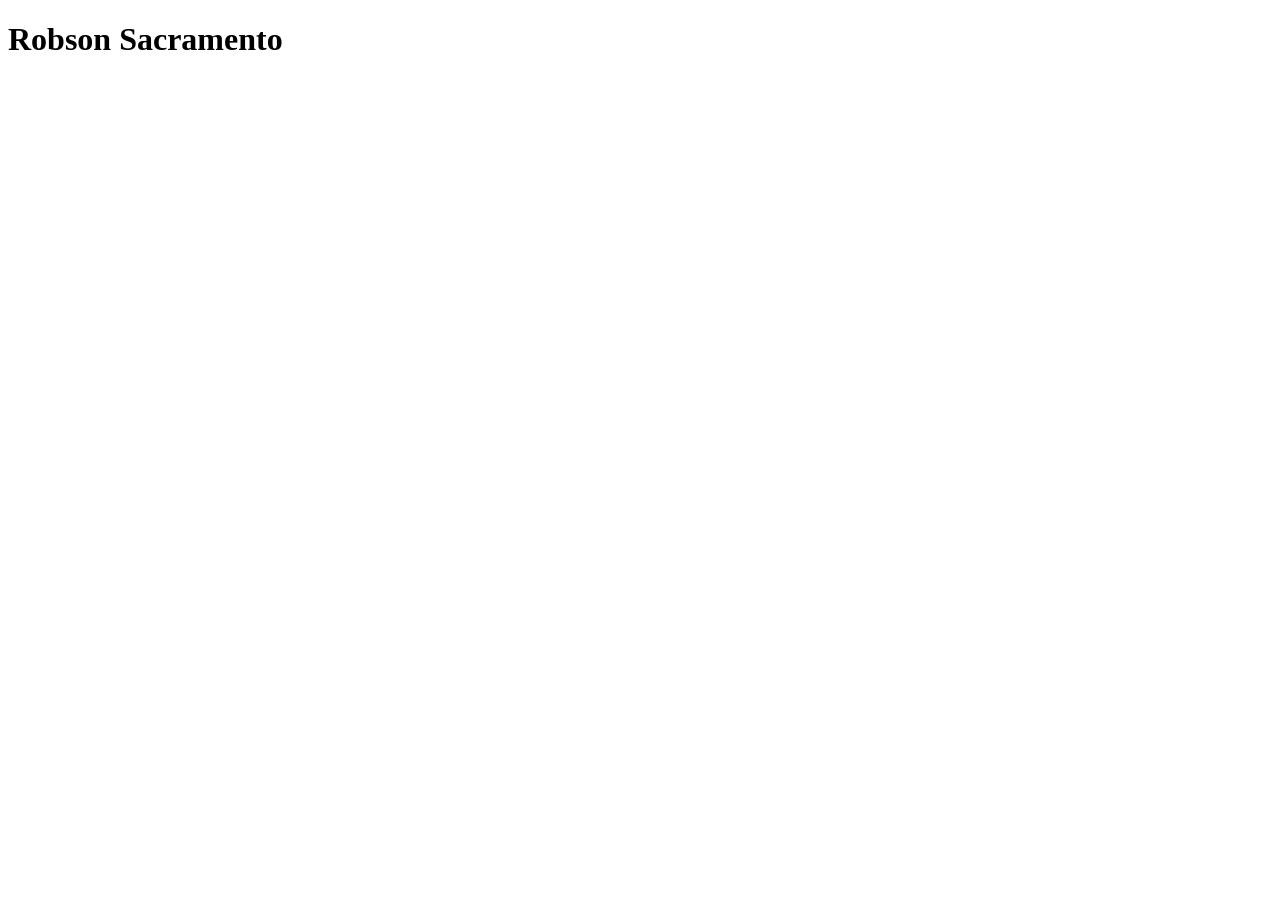
==== index.html @ 336baddd "início do projeto - index.html" ====
<!DOCTYPE html>
<html lang="en">
<head>
    <meta charset="UTF-8">
    <meta name="viewport" content="width=<h1>>, initial-scale=1.0">
    <title>Document</title>
</head>
<body>
    <h1>Robson Sacramento</h1>
</body>
</html>
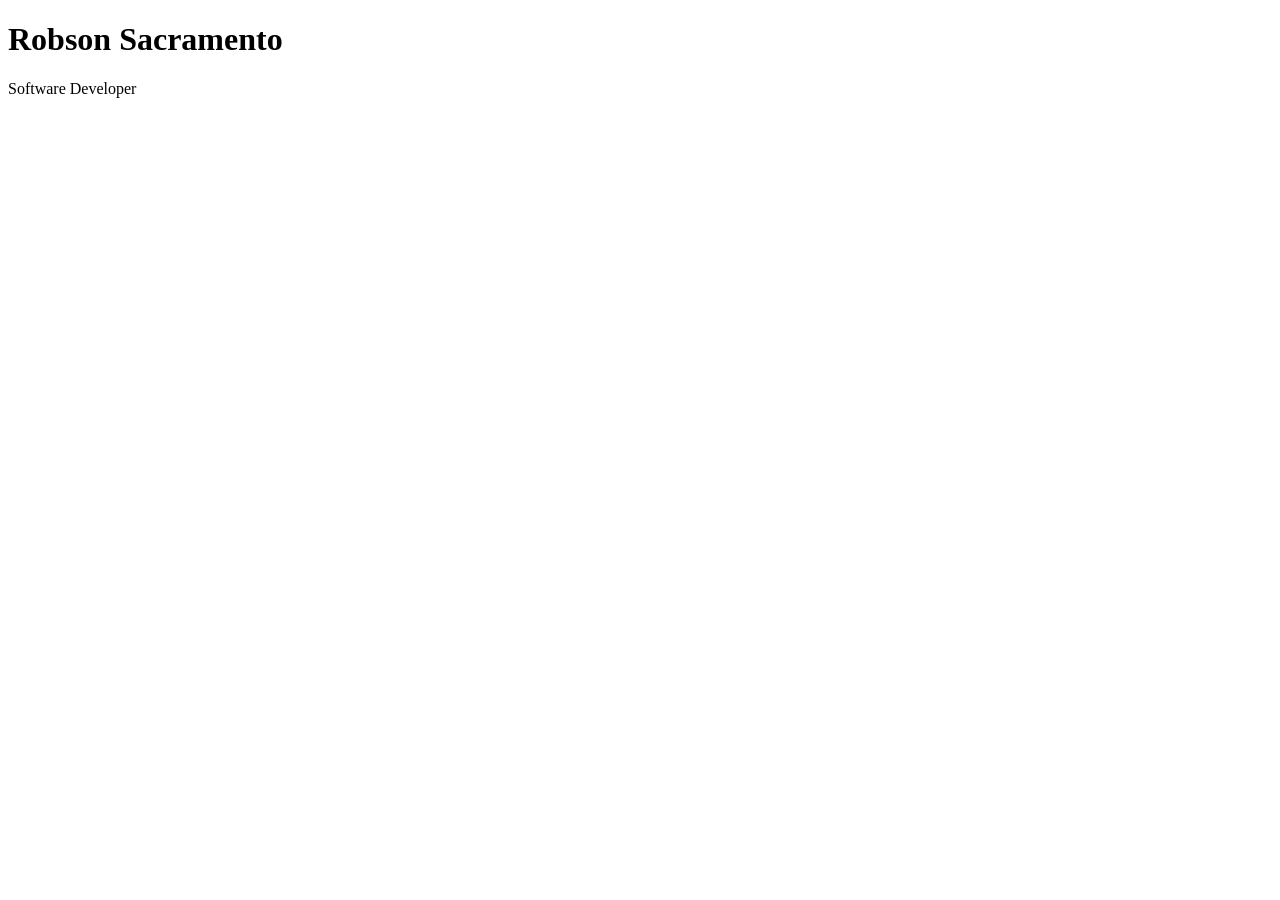
==== commit d1481944: "inserção de descrição" ====
--- a/index.html
+++ b/index.html
@@ -7,5 +7,7 @@
 </head>
 <body>
     <h1>Robson Sacramento</h1>
+
+    <p>Software Developer</p>
 </body>
 </html>
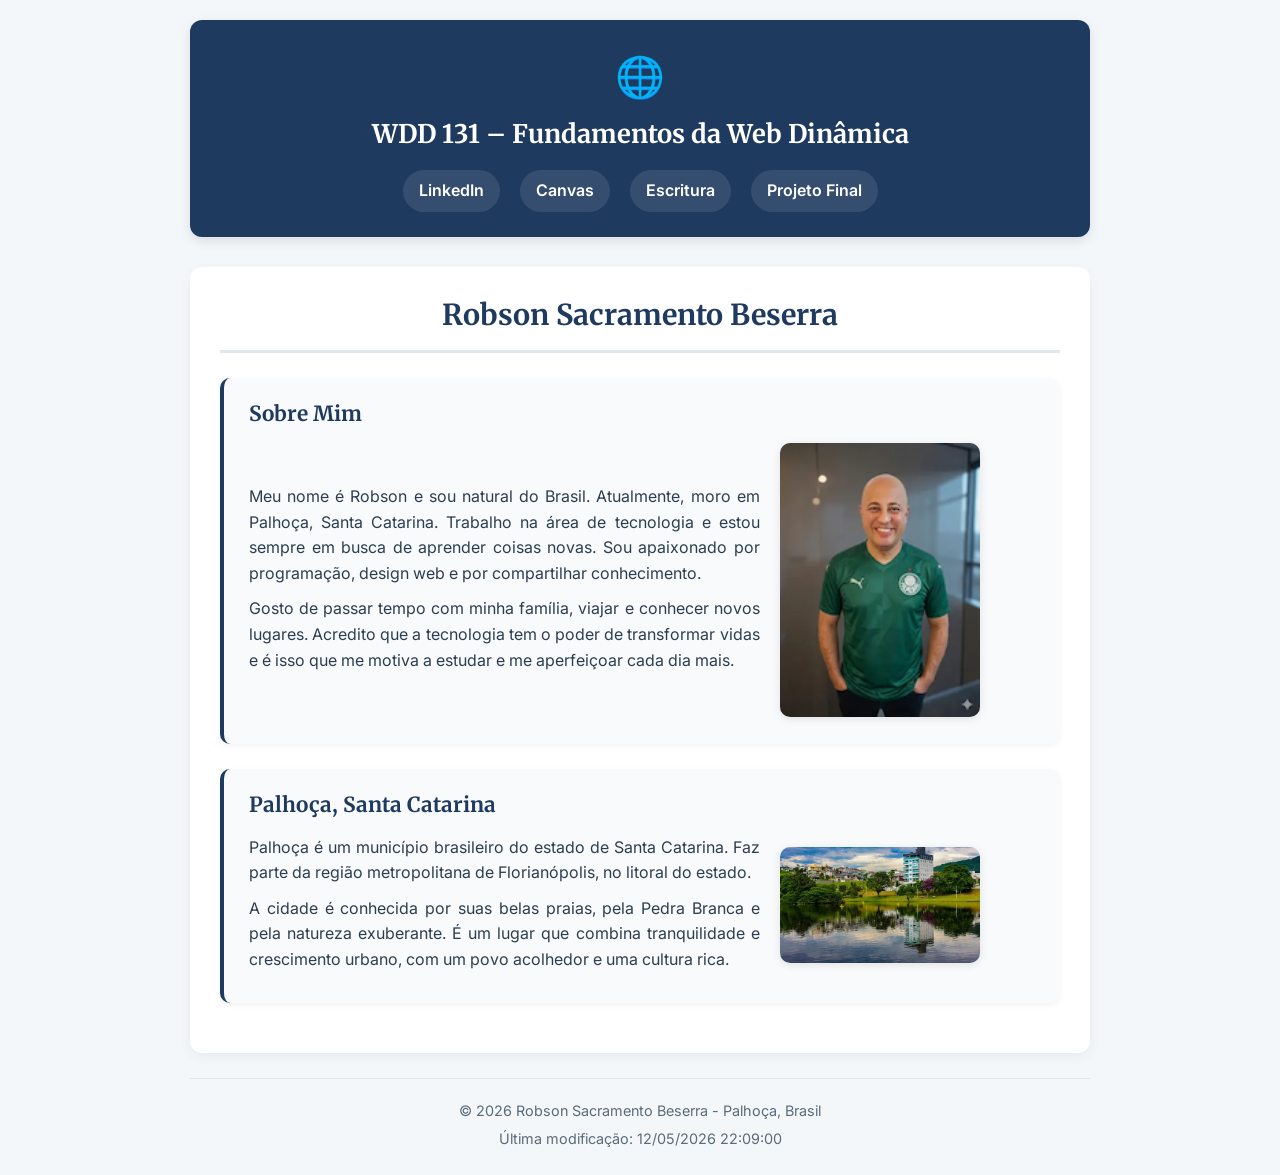
==== commit 7a3c2de3: "s01- tarefa: pág. inicial" ====
--- a/index.html
+++ b/index.html
@@ -1,13 +1,80 @@
 <!DOCTYPE html>
-<html lang="en">
+<html lang="pt-BR">
+
 <head>
     <meta charset="UTF-8">
-    <meta name="viewport" content="width=<h1>>, initial-scale=1.0">
-    <title>Document</title>
+    <meta name="viewport" content="width=device-width, initial-scale=1.0">
+    <title>WDD 131 – Fundamentos da Web Dinâmica - Robson Sacramento Beserra</title>
+    <meta name="description" content="WDD 131 – Fundamentos da Web Dinâmica - Robson Sacramento Beserra - Página inicial com informações pessoais, recursos web e dinamicidade com JavaScript.">
+    <meta name="author" content="Robson Sacramento Beserra">
+    <link rel="stylesheet" href="estilos/base.css">
+    <link href="https://fonts.googleapis.com/css2?family=Inter:wght@400;600;700&family=Merriweather:wght@400;700&display=swap" rel="stylesheet">
+    <script src="scripts/obterdatas.js" defer></script>
 </head>
+
 <body>
-    <h1>Robson Sacramento</h1>
+    <header>
+        <span class="logo">🌐</span>
+        <h1>WDD 131 – Fundamentos da Web Dinâmica</h1>
+        <nav>
+            <a href="https://linkedin.com/in/robsonsacramento" target="_blank">LinkedIn</a>
+            <a href="https://byupw.instructure.com/" target="_blank">Canvas</a>
+            <a href="https://www.churchofjesuschrist.org/study/scriptures/bofm/1-ne/3?lang=por&id=p7#p7" target="_blank">Escritura</a>
+            <a href="#">Projeto Final</a>
+        </nav>
+    </header>
 
-    <p>Software Developer</p>
+    <main>
+        <h1>Robson Sacramento Beserra</h1>
+
+        <section class="card">
+            <h2>Sobre Mim</h2>
+            <div class="card-content">
+                <div class="card-text">
+                    <p>
+                        Meu nome é Robson e sou natural do Brasil. Atualmente, moro em Palhoça, Santa Catarina. 
+                        Trabalho na área de tecnologia e estou sempre em busca de aprender coisas novas. 
+                        Sou apaixonado por programação, design web e por compartilhar conhecimento.
+                    </p>
+                    <p>
+                        Gosto de passar tempo com minha família, viajar e conhecer novos lugares. 
+                        Acredito que a tecnologia tem o poder de transformar vidas e é isso que me motiva 
+                        a estudar e me aperfeiçoar cada dia mais.
+                    </p>
+                </div>
+                <div class="card-image">
+                    <img src="imagens/perfil.png" alt="Robson Sacramento Beserra" width="200" height="250">
+                </div>
+            </div>
+        </section>
+
+        <section class="card">
+            <h2>Palhoça, Santa Catarina</h2>
+            <div class="card-content">
+                <div class="card-text">
+                    <p>
+                        Palhoça é um município brasileiro do estado de Santa Catarina. 
+                        Faz parte da região metropolitana de Florianópolis, no litoral do estado.
+                    </p>
+                    <p>
+                        A cidade é conhecida por suas belas praias, pela Pedra Branca e pela 
+                        natureza exuberante. É um lugar que combina tranquilidade e crescimento 
+                        urbano, com um povo acolhedor e uma cultura rica.
+                    </p>
+                </div>
+                <div class="card-image">
+                    <img src="imagens/lugar.webp" alt="Palhoça - Santa Catarina" width="200" height="250">
+                </div>
+            </div>
+        </section>
+    </main>
+
+    <footer>
+        <p>
+            &copy; <span id="anoatual"></span> Robson Sacramento Beserra - Palhoça, Brasil
+        </p>
+        <p id="ultimaModificacao"></p>
+    </footer>
 </body>
+
 </html>
--- a/estilos/base.css
+++ b/estilos/base.css
@@ -0,0 +1,150 @@
+/* Reset básico */
+* {
+    margin: 0;
+    padding: 0;
+    box-sizing: border-box;
+}
+
+/* Corpo da página */
+body {
+    font-family: 'Inter', Arial, Helvetica, sans-serif;
+    background-color: #f4f7fa;
+    color: #1e2b37;
+    line-height: 1.6;
+    padding: 20px;
+}
+
+/* Cabeçalho */
+header {
+    max-width: 900px;
+    margin: 0 auto 30px;
+    text-align: center;
+    background-color: #1e3a5f;
+    color: #ffffff;
+    padding: 25px 20px;
+    border-radius: 12px;
+    box-shadow: 0 4px 12px rgba(0, 0, 0, 0.1);
+}
+
+header .logo {
+    display: block;
+    font-size: 2.5rem;
+    margin-bottom: 5px;
+}
+
+header h1 {
+    font-family: 'Merriweather', Georgia, serif;
+    font-size: 1.6rem;
+    font-weight: 700;
+    margin-bottom: 15px;
+}
+
+/* Navegação */
+nav {
+    display: flex;
+    justify-content: center;
+    gap: 20px;
+    flex-wrap: wrap;
+}
+
+nav a {
+    color: #ffffff;
+    text-decoration: none;
+    font-weight: 600;
+    padding: 8px 16px;
+    border-radius: 25px;
+    transition: all 0.3s ease;
+    background-color: rgba(255, 255, 255, 0.1);
+}
+
+nav a:hover {
+    background-color: #f4a261;
+    color: #1e2b37;
+    transform: scale(1.05);
+}
+
+/* Main */
+main {
+    max-width: 900px;
+    margin: 0 auto;
+    background-color: #ffffff;
+    padding: 25px 30px;
+    border-radius: 12px;
+    box-shadow: 0 4px 12px rgba(0, 0, 0, 0.05);
+}
+
+main > h1 {
+    font-family: 'Merriweather', Georgia, serif;
+    font-size: 1.8rem;
+    color: #1e3a5f;
+    text-align: center;
+    margin-bottom: 25px;
+    border-bottom: 3px solid #e0e7ee;
+    padding-bottom: 12px;
+}
+
+/* Cartões usando CSS Grid */
+.card {
+    background-color: #f9fafc;
+    border-radius: 10px;
+    padding: 20px 25px;
+    margin-bottom: 25px;
+    box-shadow: 0 2px 6px rgba(0, 0, 0, 0.05);
+    border-left: 4px solid #1e3a5f;
+}
+
+.card h2 {
+    font-family: 'Merriweather', Georgia, serif;
+    font-size: 1.3rem;
+    color: #1e3a5f;
+    margin-bottom: 12px;
+}
+
+.card-content {
+    display: grid;
+    grid-template-columns: 2fr 1fr;
+    gap: 20px;
+    align-items: center;
+}
+
+.card-text p {
+    margin-bottom: 10px;
+    text-align: justify;
+    color: #2c3e50;
+}
+
+.card-image img {
+    width: 100%;
+    max-width: 200px;
+    height: auto;
+    border-radius: 10px;
+    box-shadow: 0 2px 8px rgba(0, 0, 0, 0.1);
+}
+
+/* Responsividade do Grid */
+@media (max-width: 600px) {
+    .card-content {
+        grid-template-columns: 1fr;
+        text-align: center;
+    }
+
+    .card-image {
+        display: flex;
+        justify-content: center;
+    }
+}
+
+/* Rodapé */
+footer {
+    max-width: 900px;
+    margin: 25px auto 0;
+    text-align: center;
+    color: #5a6b7a;
+    font-size: 0.9rem;
+    padding-top: 15px;
+    border-top: 1px solid #e0e7ee;
+}
+
+footer p {
+    margin: 5px 0;
+}
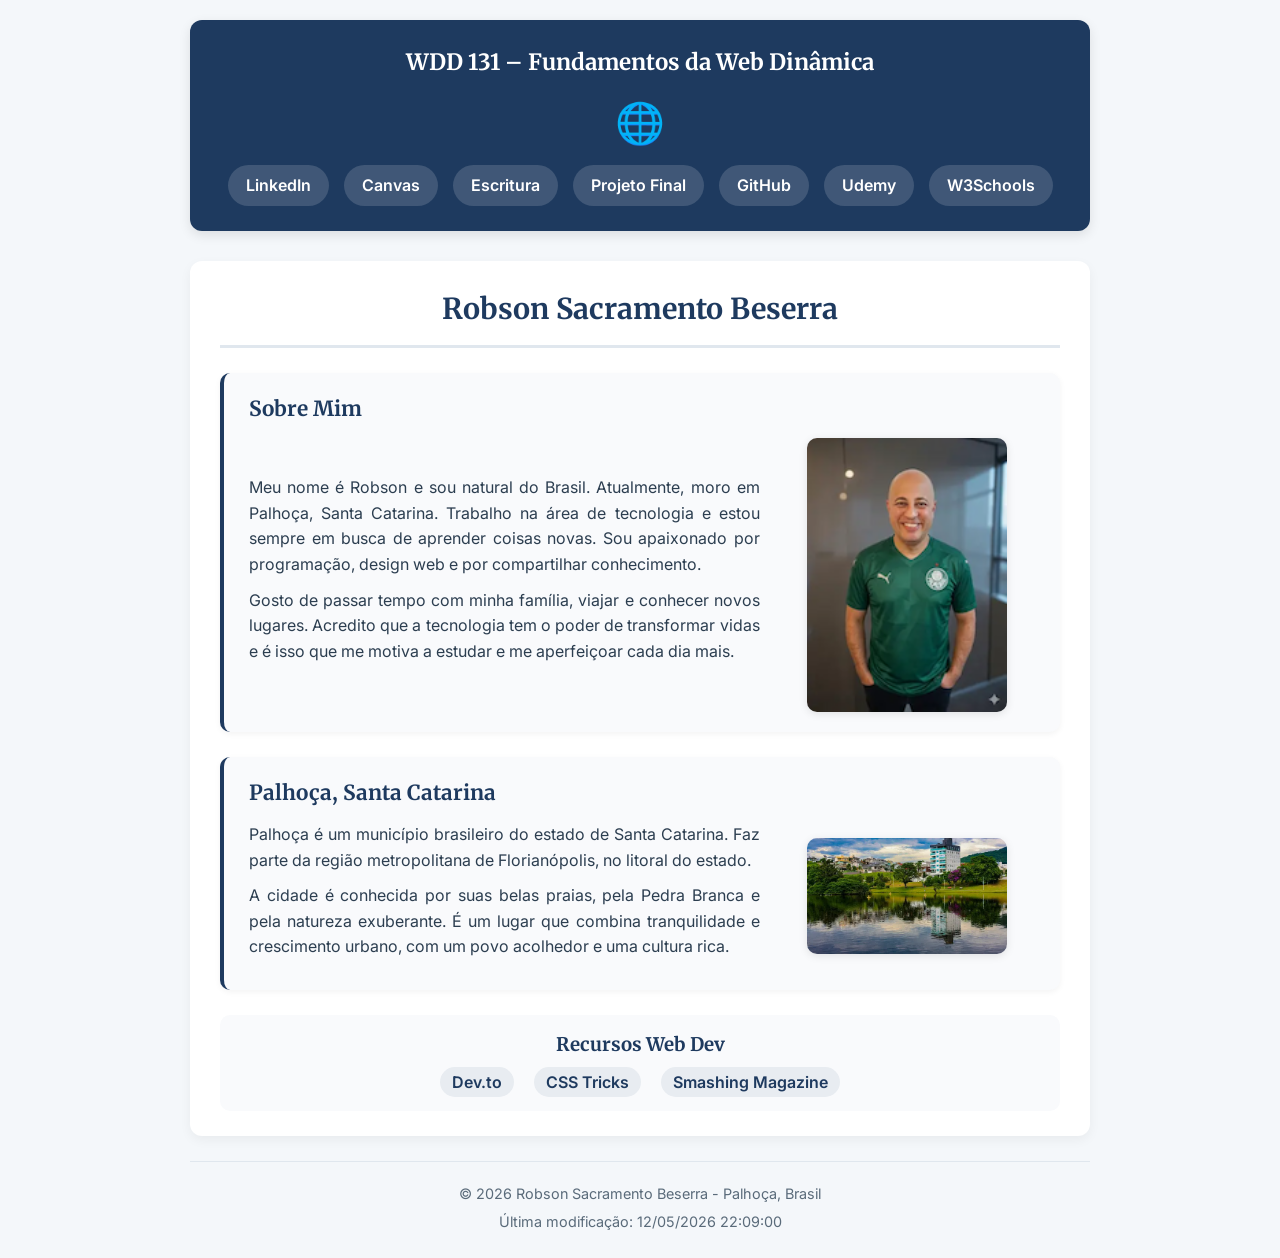
==== commit 6a427a10: "s01- ajuste p/ auditoria" ====
--- a/index.html
+++ b/index.html
@@ -7,20 +7,28 @@
     <title>WDD 131 – Fundamentos da Web Dinâmica - Robson Sacramento Beserra</title>
     <meta name="description" content="WDD 131 – Fundamentos da Web Dinâmica - Robson Sacramento Beserra - Página inicial com informações pessoais, recursos web e dinamicidade com JavaScript.">
     <meta name="author" content="Robson Sacramento Beserra">
+    
+    <!-- Google Fonts - links preconnect obrigatórios -->
+    <link rel="preconnect" href="https://fonts.googleapis.com">
+    <link rel="preconnect" href="https://fonts.gstatic.com" crossorigin>
+    <link href="https://fonts.googleapis.com/css2?family=Inter:wght@400;600;700&family=Merriweather:wght@400;700&display=swap" rel="stylesheet">
+    
     <link rel="stylesheet" href="estilos/base.css">
-    <link href="https://fonts.googleapis.com/css2?family=Inter:wght@400;600;700&family=Merriweather:wght@400;700&display=swap" rel="stylesheet">
     <script src="scripts/obterdatas.js" defer></script>
 </head>
 
 <body>
     <header>
+        <span id="course-title">WDD 131 – Fundamentos da Web Dinâmica</span>
         <span class="logo">🌐</span>
-        <h1>WDD 131 – Fundamentos da Web Dinâmica</h1>
         <nav>
             <a href="https://linkedin.com/in/robsonsacramento" target="_blank">LinkedIn</a>
             <a href="https://byupw.instructure.com/" target="_blank">Canvas</a>
             <a href="https://www.churchofjesuschrist.org/study/scriptures/bofm/1-ne/3?lang=por&id=p7#p7" target="_blank">Escritura</a>
             <a href="#">Projeto Final</a>
+            <a href="https://github.com/robsonsacramento" target="_blank">GitHub</a>
+            <a href="https://www.udemy.com" target="_blank">Udemy</a>
+            <a href="https://www.w3schools.com" target="_blank">W3Schools</a>
         </nav>
     </header>
 
@@ -67,6 +75,16 @@
                 </div>
             </div>
         </section>
+
+        <!-- Links adicionais para atender ao requisito de 7 links -->
+        <div class="extra-links">
+            <h3>Recursos Web Dev</h3>
+            <ul>
+                <li><a href="https://dev.to/" target="_blank">Dev.to</a></li>
+                <li><a href="https://css-tricks.com/" target="_blank">CSS Tricks</a></li>
+                <li><a href="https://www.smashingmagazine.com/" target="_blank">Smashing Magazine</a></li>
+            </ul>
+        </div>
     </main>
 
     <footer>
--- a/estilos/base.css
+++ b/estilos/base.css
@@ -26,24 +26,26 @@
     box-shadow: 0 4px 12px rgba(0, 0, 0, 0.1);
 }
 
+header #course-title {
+    display: block;
+    font-family: 'Merriweather', Georgia, serif;
+    font-size: 1.4rem;
+    font-weight: 700;
+    margin-bottom: 10px;
+    color: #ffffff;
+}
+
 header .logo {
     display: block;
     font-size: 2.5rem;
-    margin-bottom: 5px;
-}
-
-header h1 {
-    font-family: 'Merriweather', Georgia, serif;
-    font-size: 1.6rem;
-    font-weight: 700;
-    margin-bottom: 15px;
+    margin-bottom: 10px;
 }
 
 /* Navegação */
 nav {
     display: flex;
     justify-content: center;
-    gap: 20px;
+    gap: 15px;
     flex-wrap: wrap;
 }
 
@@ -51,10 +53,10 @@
     color: #ffffff;
     text-decoration: none;
     font-weight: 600;
-    padding: 8px 16px;
+    padding: 8px 18px;
     border-radius: 25px;
     transition: all 0.3s ease;
-    background-color: rgba(255, 255, 255, 0.1);
+    background-color: rgba(255, 255, 255, 0.15);
 }
 
 nav a:hover {
@@ -113,6 +115,11 @@
     color: #2c3e50;
 }
 
+.card-image {
+    display: flex;
+    justify-content: center;
+}
+
 .card-image img {
     width: 100%;
     max-width: 200px;
@@ -121,6 +128,44 @@
     box-shadow: 0 2px 8px rgba(0, 0, 0, 0.1);
 }
 
+/* Links extras */
+.extra-links {
+    margin-top: 20px;
+    padding: 15px 20px;
+    background-color: #f9fafc;
+    border-radius: 10px;
+}
+
+.extra-links h3 {
+    font-family: 'Merriweather', Georgia, serif;
+    color: #1e3a5f;
+    margin-bottom: 10px;
+    text-align: center;
+}
+
+.extra-links ul {
+    display: flex;
+    justify-content: center;
+    gap: 20px;
+    flex-wrap: wrap;
+    list-style: none;
+}
+
+.extra-links ul li a {
+    color: #1e3a5f;
+    text-decoration: none;
+    font-weight: 600;
+    padding: 5px 12px;
+    border-radius: 20px;
+    transition: all 0.3s ease;
+    background-color: #e8ecf1;
+}
+
+.extra-links ul li a:hover {
+    background-color: #1e3a5f;
+    color: #ffffff;
+}
+
 /* Responsividade do Grid */
 @media (max-width: 600px) {
     .card-content {
@@ -132,6 +177,11 @@
         display: flex;
         justify-content: center;
     }
+    
+    .extra-links ul {
+        flex-direction: column;
+        align-items: center;
+    }
 }
 
 /* Rodapé */
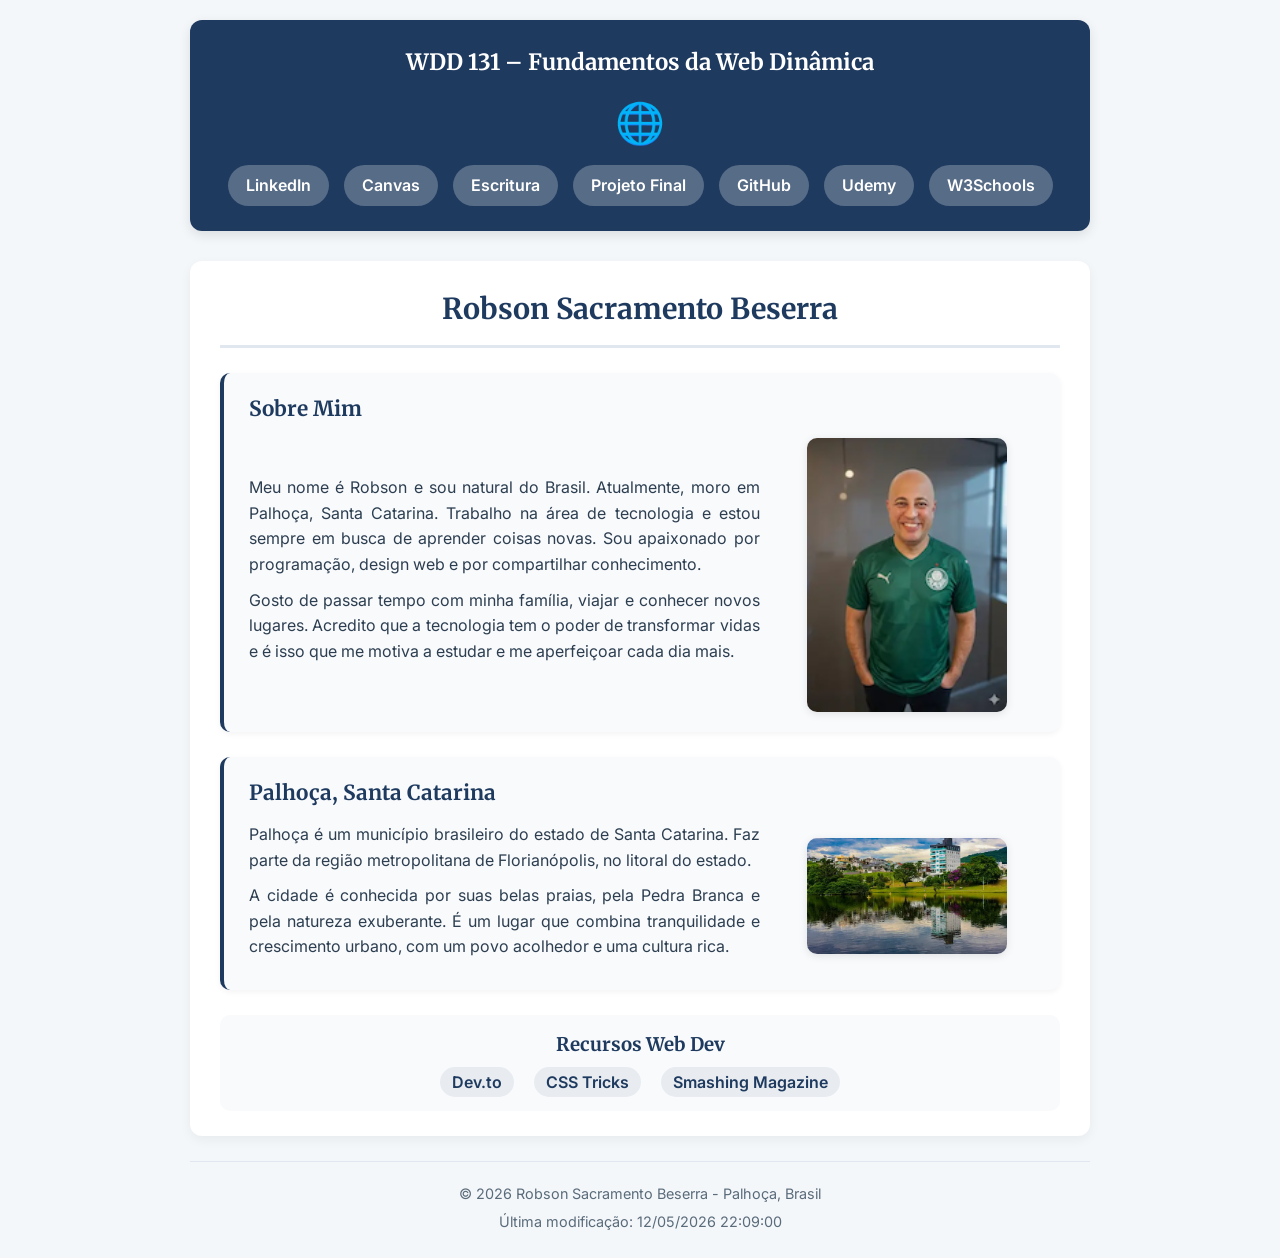
==== commit 51910ebb: "s01- ajuste p/ auditoria" ====
--- a/index.html
+++ b/index.html
@@ -19,6 +19,7 @@
 
 <body>
     <header>
+        <!-- Título do curso - obrigatório pela auditoria -->
         <span id="course-title">WDD 131 – Fundamentos da Web Dinâmica</span>
         <span class="logo">🌐</span>
         <nav>
@@ -33,6 +34,7 @@
     </header>
 
     <main>
+        <!-- Apenas UM h1 dentro do main -->
         <h1>Robson Sacramento Beserra</h1>
 
         <section class="card">
--- a/estilos/base.css
+++ b/estilos/base.css
@@ -26,6 +26,7 @@
     box-shadow: 0 4px 12px rgba(0, 0, 0, 0.1);
 }
 
+/* Título do curso - obrigatório */
 header #course-title {
     display: block;
     font-family: 'Merriweather', Georgia, serif;
@@ -49,6 +50,7 @@
     flex-wrap: wrap;
 }
 
+/* CORRIGIDO: contraste - fundo mais escuro para links brancos */
 nav a {
     color: #ffffff;
     text-decoration: none;
@@ -56,7 +58,7 @@
     padding: 8px 18px;
     border-radius: 25px;
     transition: all 0.3s ease;
-    background-color: rgba(255, 255, 255, 0.15);
+    background-color: rgba(255, 255, 255, 0.25); /* aumentado de 15% para 25% */
 }
 
 nav a:hover {
@@ -75,6 +77,7 @@
     box-shadow: 0 4px 12px rgba(0, 0, 0, 0.05);
 }
 
+/* Apenas UM h1 dentro do main */
 main > h1 {
     font-family: 'Merriweather', Georgia, serif;
     font-size: 1.8rem;
